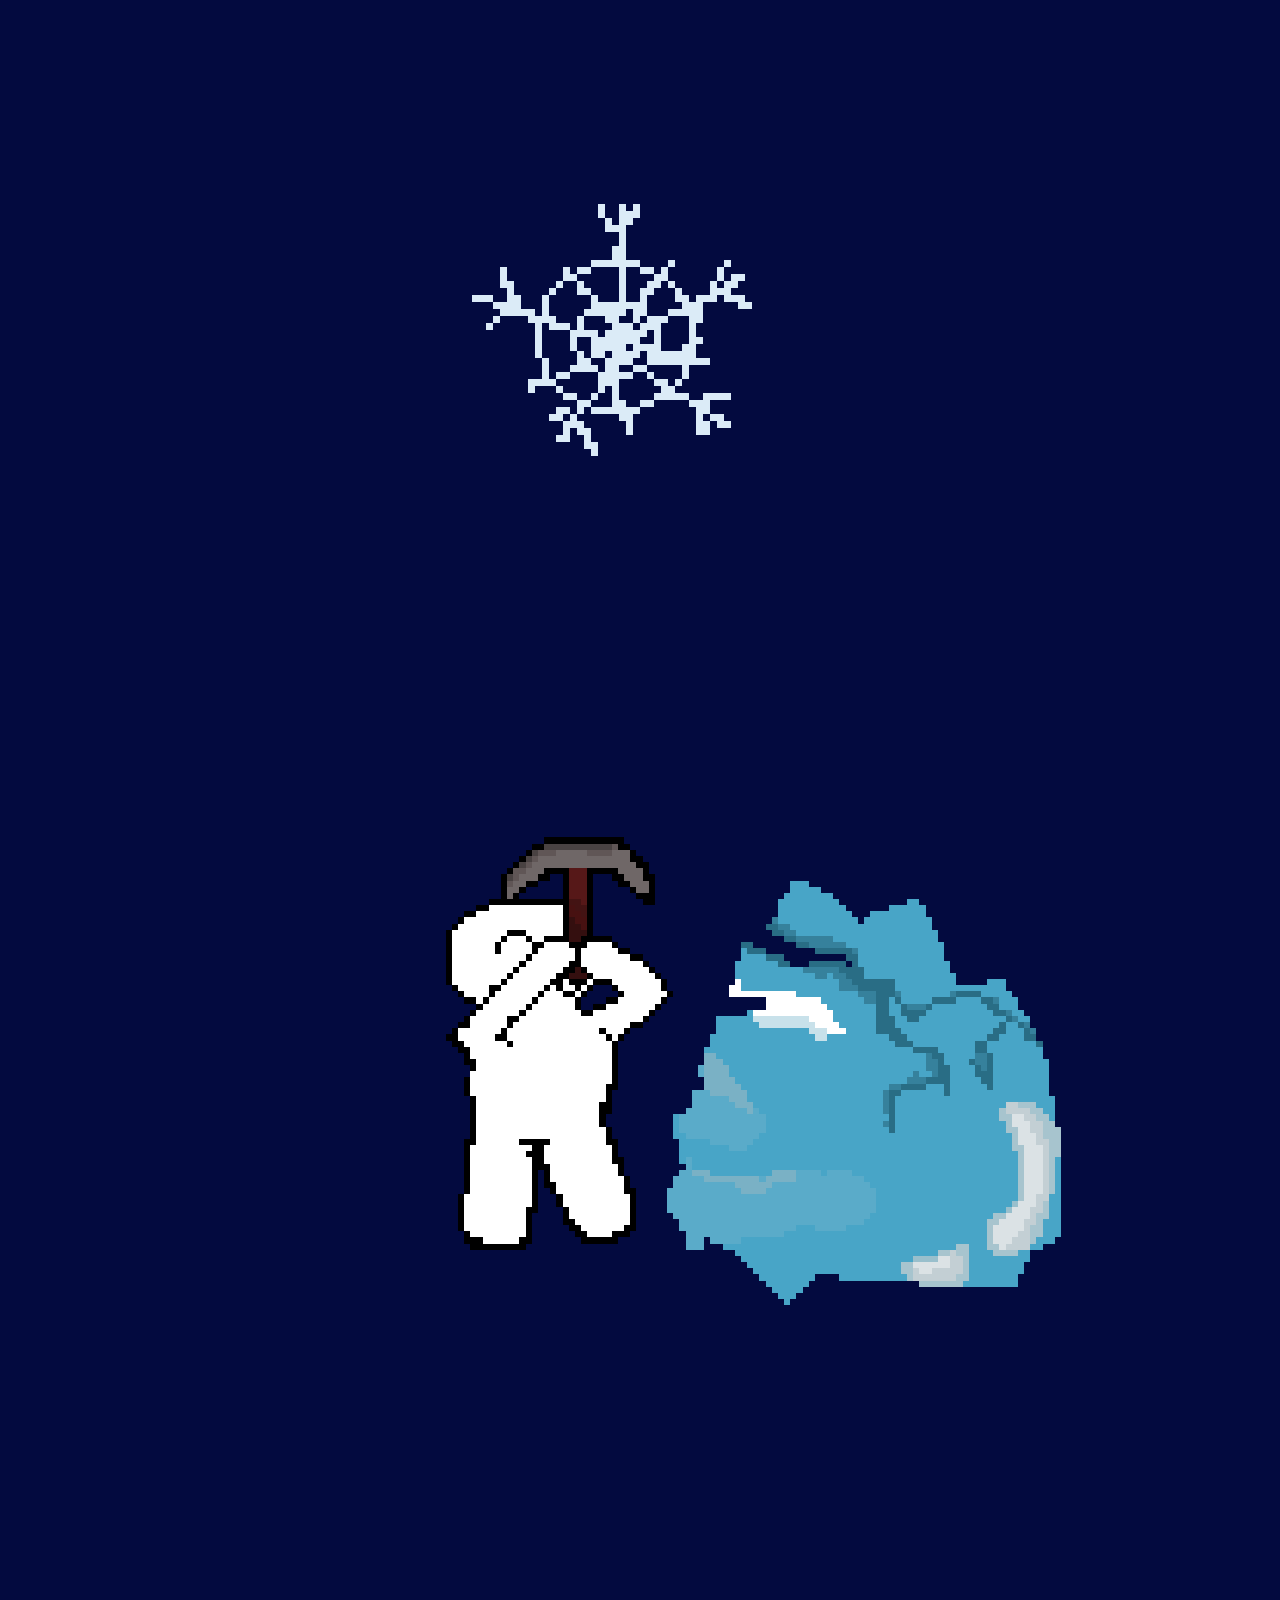
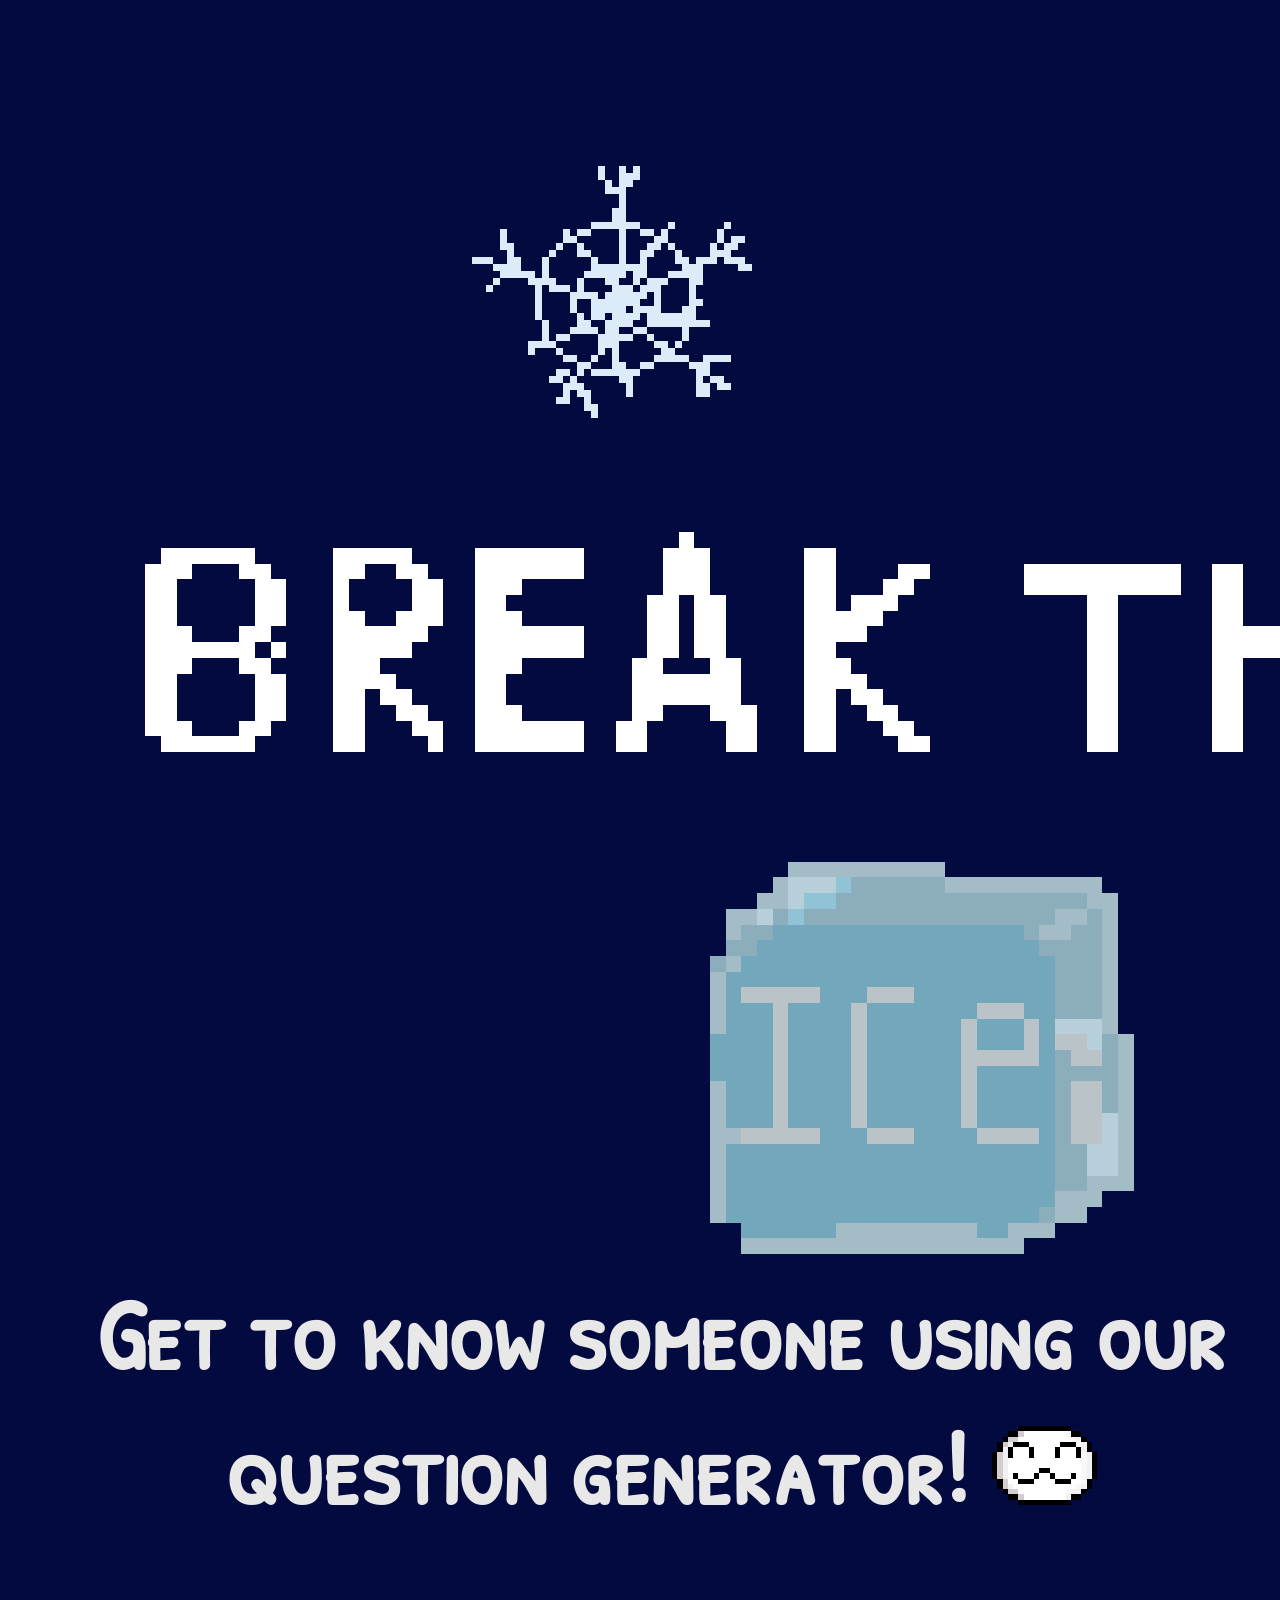
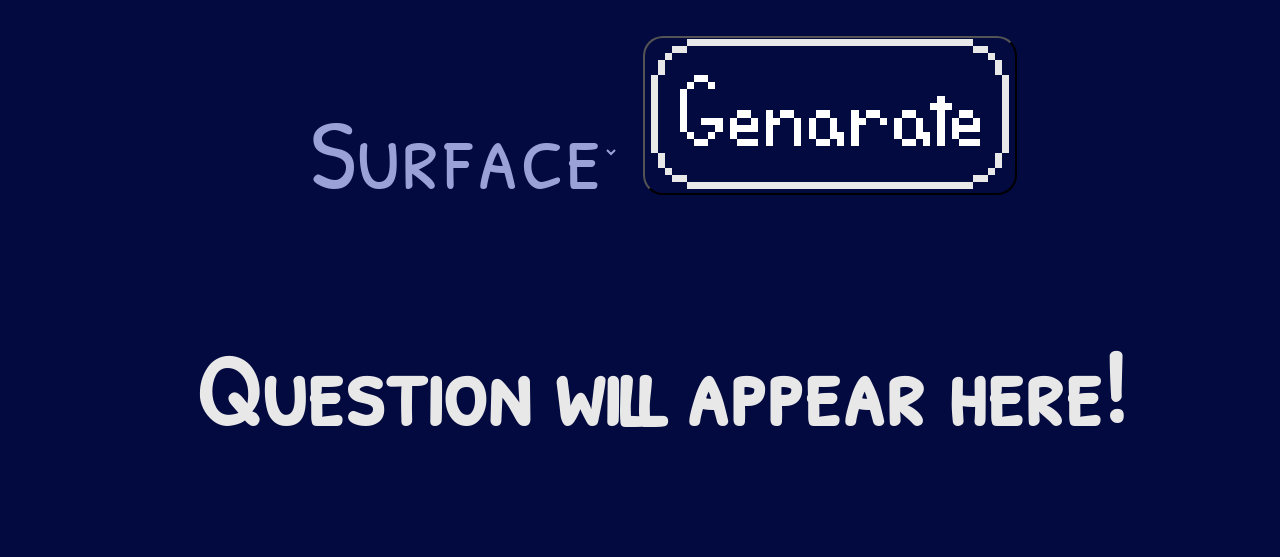
==== index.html @ 370717ca "Rename main.html to index.html" ====
<!DOCTYPE html>
<html lang="en">
    <title>Iceberg</title>
    <head>
        <link rel="preconnect" href="https://fonts.googleapis.com">
        <link rel="preconnect" href="https://fonts.gstatic.com" crossorigin>
        <link href="https://fonts.googleapis.com/css2?family=Patrick+Hand+SC&display=swap" rel="stylesheet">
        <link href="https://fonts.googleapis.com/css2?family=Coiny&display=swap" rel="stylesheet">

        <link rel="stylesheet" href="main.css">
        <script src="main.js"></script>
   </head>
<body>
    <img src="snowflake1.png" height="700"/><img src="iceberg.png" height = "800"/><img src="snowflake1.png" height="700"/>
    <h1>
        <img src="break_the_ice.png" alt="Break the Ice" height="800"/> 
    </h1>
    <p>Get to know someone using our question generator! 
        <!--<a href ="tribute.html">--><img src="smol_face.gif" height = "100"/><!--</a>--></p>
    <!--<p>Choose your question type and take turns answering.</p>-->

    <div class="input-container">
        <select name="level" id="level">
            <option value="surface">Surface</option>
            <option value="mid">Medium</option>
            <option value="deep">Deep</option>
        </select>
      <button onclick="updateQuestion()"><img src = "generate.png" height = "150" alt = "Generate"></button>
   </div>

   <p class="question-display" id="questionDisplay">Question will appear here!</p>


</body>
</html>
---- main.css ----
body{

    font-family: "Patrick Hand SC";
    color: #E8E8E8;
    background-color: #030A3F;
    /*and you comment here using this...*/
    font-weight: 800;
    font-size: 100px;
    margin-left: 50px;

    /*display: flex;
    flex-direction: column;
    justify-content: center;
    align-items: center;*/
    text-align: center;

    h1{
    font-family: "Coiny";
    font-size: 300px;
    font-weight: 400;
    margin-left: 1px;
    margin-bottom: -150px;
    margin-top: -200px;
    }

    h2{
      font-size: 250;
    margin-bottom: -10px;
    margin-top: 5px;
    }

    h3 {
    margin-bottom: -15px;
    margin-top: -8px;
    }

    select{
      border-radius:10px;
      font-family: "Patrick Hand SC";
      font-size: 100px;
      background-color: #030A3F;
      color: #9AA1D6;
      border-color: #030A3F;
        
    }
    
    button {
      /*
      font-family: "Patrick Hand SC";
      padding: 10px 20px;
      font-size: 16px;
      font-weight: 800;
      font-size: 100px;
      border: 10px solid #9AA1D6;
      */
      background-color: #030A3F;
      color: #030A3F;
      cursor: pointer;
      border-radius: 20px;
      /*margin-top: 50px;*/
  } 

  button:hover {
      background-color: #030A3F;
      color: #9AA1D6;
  }  

  a{
    color: #551A8B;
  }
  ::selection {
  background-color: #131D67;
  color: #E8E8E8;
  border-radius: 9999px; /* fully rounded - doesn't work for selection tho */
  padding: 0.2em 0.08em;
  }

  img {
    image-rendering: pixelated;
  }

}
  /*
  .bordered-image {
    border: 5px solid #411e47;
    border-radius: 10px;
    height: 50vh;
  }

  .input-container {
    margin-bottom: 20px;
  }
  */
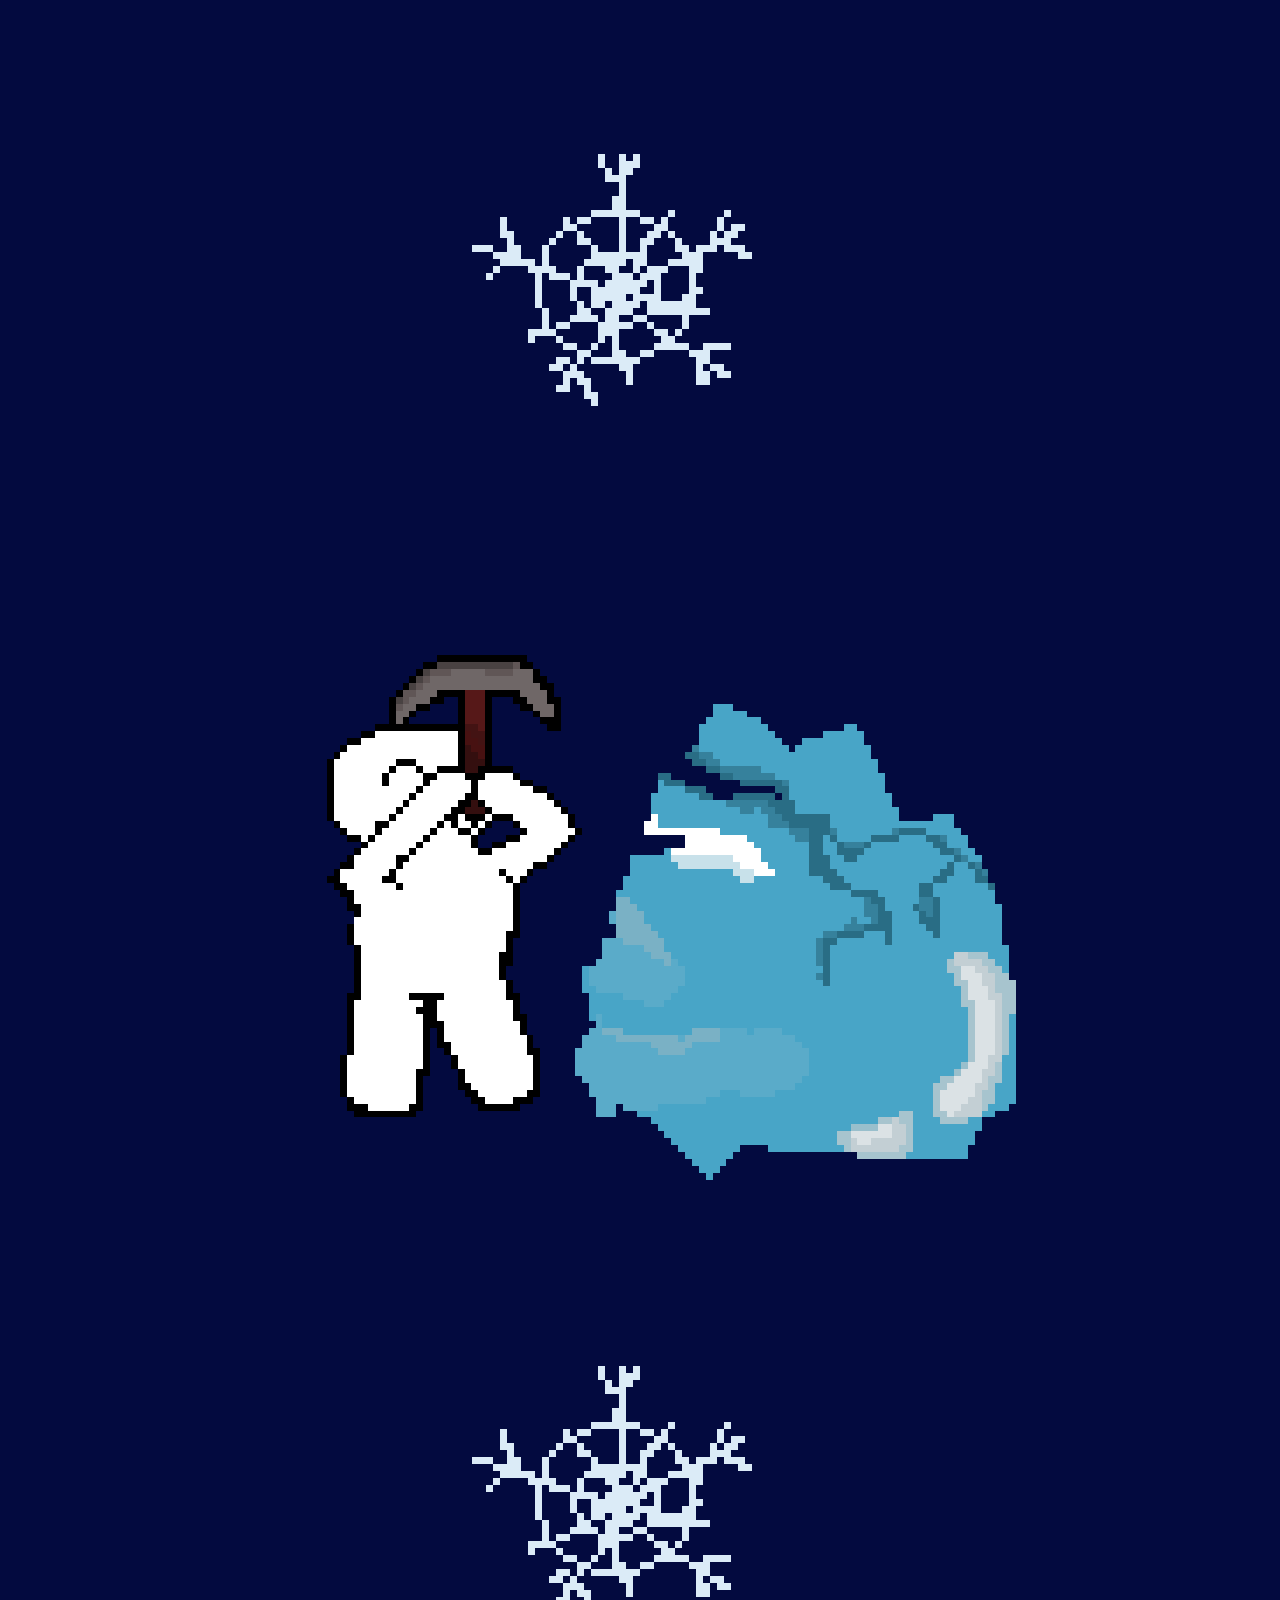
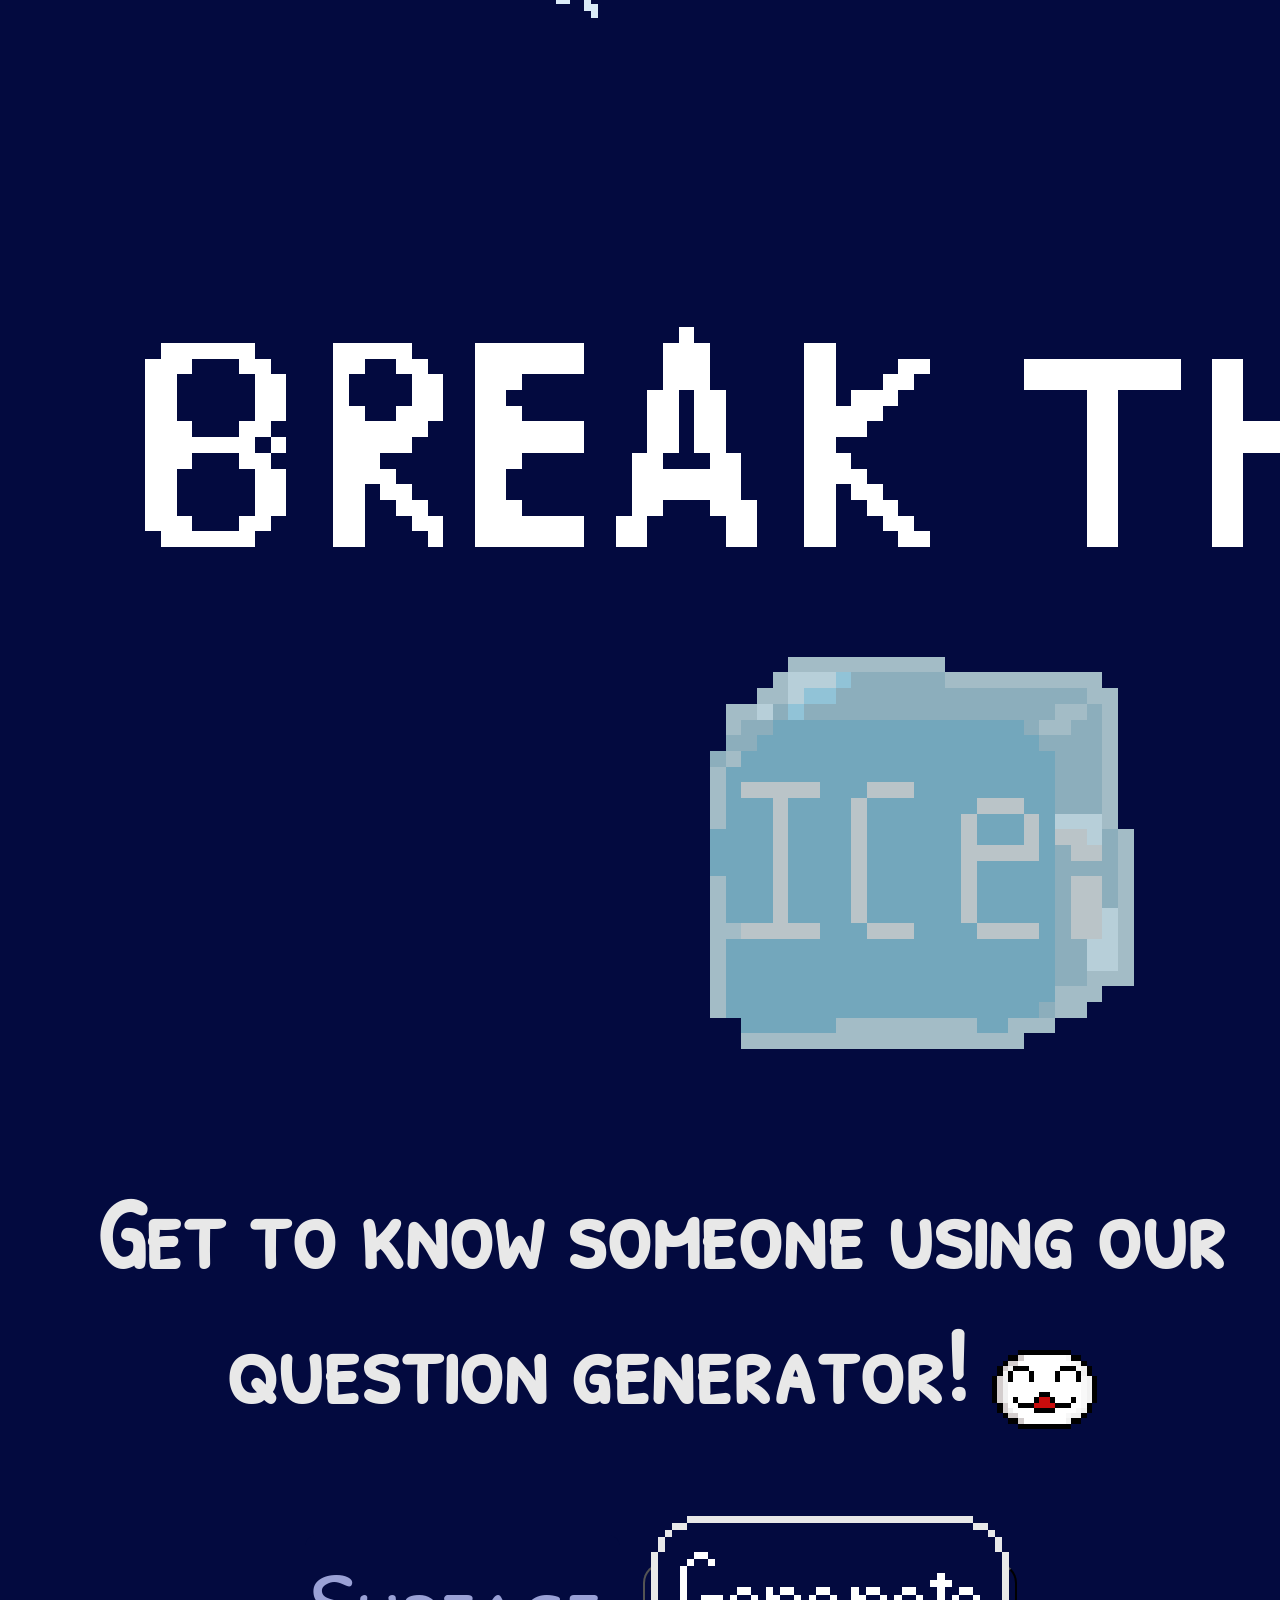
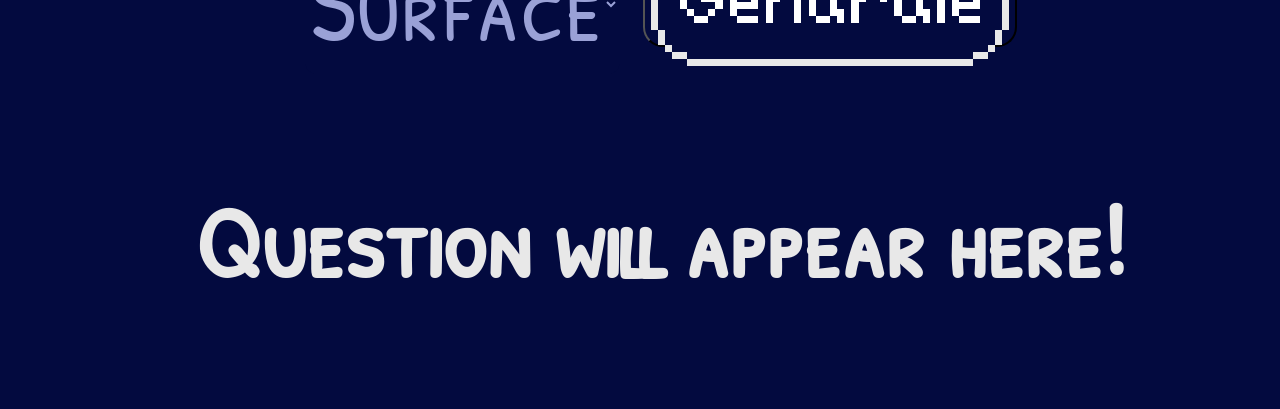
==== commit f82218e4: "Built out credit page, fiddled with css till it looked good" ====
--- a/index.html
+++ b/index.html
@@ -11,12 +11,15 @@
         <script src="main.js"></script>
    </head>
 <body>
-    <img src="snowflake1.png" height="700"/><img src="iceberg.png" height = "800"/><img src="snowflake1.png" height="700"/>
+    <img src="snowflake1.png" height="700"/><img src="iceberg.png" height = "600"/><img src="snowflake1.png" height="700"/>
+    <br>
+    <br>
+    <br>
     <h1>
         <img src="break_the_ice.png" alt="Break the Ice" height="800"/> 
     </h1>
     <p>Get to know someone using our question generator! 
-        <!--<a href ="tribute.html">--><img src="smol_face.gif" height = "100"/><!--</a>--></p>
+        <a href ="tribute.html"><img src="smol_face.gif" height = "100"/></a></p>
     <!--<p>Choose your question type and take turns answering.</p>-->
 
     <div class="input-container">
--- a/main.css
+++ b/main.css
@@ -15,11 +15,11 @@
     text-align: center;
 
     h1{
-    font-family: "Coiny";
+    /*font-family: "Coiny";*/
     font-size: 300px;
     font-weight: 400;
     margin-left: 1px;
-    margin-bottom: -150px;
+    margin-bottom: -100px;
     margin-top: -200px;
     }
 
@@ -33,6 +33,11 @@
     margin-bottom: -15px;
     margin-top: -8px;
     }
+    /*
+    p{
+      margin-top: -50px;
+    }
+      */
 
     select{
       border-radius:10px;
@@ -76,7 +81,13 @@
   }
 
   img {
+    margin-top: -50px;
+    margin-bottom: -25px;
     image-rendering: pixelated;
+  }
+  .btit{
+    margin-top: -10px;
+    margin-bottom: 45px;
   }
 
 }
